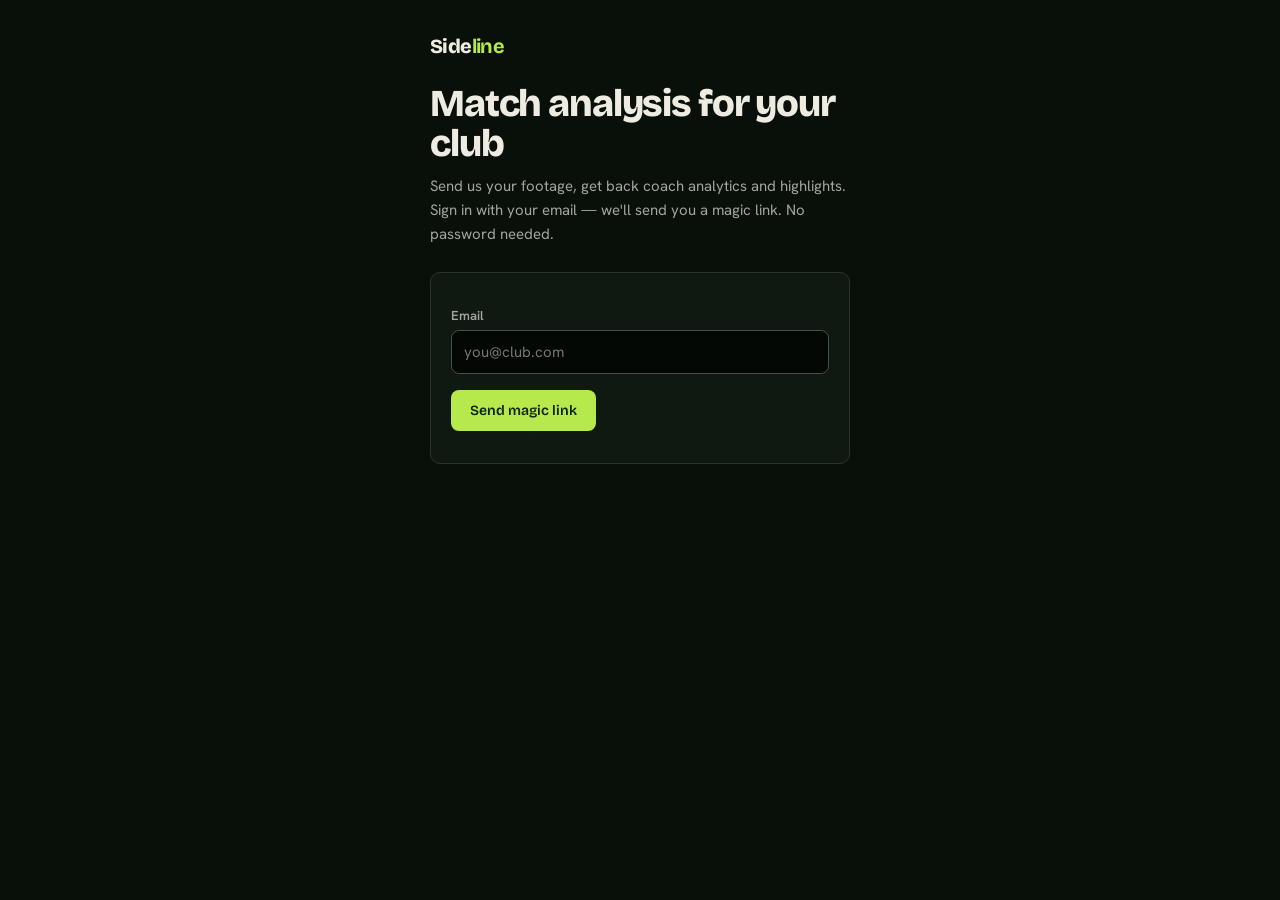
==== site/index.html @ 1d202eab "feat(site): magic-link login page" ====
<!doctype html>
<html lang="en">
<head>
<meta charset="utf-8">
<meta name="viewport" content="width=device-width, initial-scale=1">
<title>Sideline — Sign in</title>
<link rel="preconnect" href="https://fonts.googleapis.com">
<link rel="preconnect" href="https://fonts.gstatic.com" crossorigin>
<link href="https://fonts.googleapis.com/css2?family=Bricolage+Grotesque:opsz,wght@12..96,400..800&family=Hanken+Grotesk:wght@400;500;600;700&family=JetBrains+Mono:wght@400;500;600&display=swap" rel="stylesheet">
<link rel="stylesheet" href="styles.css">
</head>
<body>
<div class="wrap" style="max-width:460px">
  <header class="top"><a class="brand" href="index.html">Side<b>line</b></a></header>
  <h1>Match analysis for your club</h1>
  <p class="sub">Send us your footage, get back coach analytics and highlights.
     Sign in with your email — we'll send you a magic link. No password needed.</p>
  <div class="card">
    <label for="email">Email</label>
    <input id="email" type="email" placeholder="you@club.com" autocomplete="email">
    <div style="margin-top:16px">
      <button id="send" class="btn btn-primary">Send magic link</button>
    </div>
    <p id="msg" class="msg"></p>
  </div>
</div>
<script type="module">
  import { sb, el } from "./js/api.js";

  // already signed in (or just landed back from the magic link) → go to jobs
  sb.auth.onAuthStateChange((_event, session) => {
    if (session) location.replace("jobs.html");
  });
  const { data: { session } } = await sb.auth.getSession();
  if (session) location.replace("jobs.html");

  el("send").onclick = async () => {
    const email = el("email").value.trim();
    if (!email) return;
    el("send").disabled = true;
    const { error } = await sb.auth.signInWithOtp({
      email,
      options: { emailRedirectTo: `${location.origin}/jobs.html` },
    });
    el("msg").textContent = error
      ? "Couldn't send the link — please check the address and try again."
      : "Check your email — your sign-in link is on its way.";
    el("msg").className = error ? "msg err" : "msg";
    el("send").disabled = false;
  };
</script>
</body>
</html>
---- site/styles.css ----
/* ============================================================
   SIDELINE — public site. Same tactics-board language as the
   local operator UI (Website/index.html), reduced to a page kit.
   ============================================================ */
:root{
  --ink:       oklch(16% 0.018 152);
  --ink-deep:  oklch(12.5% 0.016 152);
  --surface:   oklch(20% 0.020 152);
  --surface-2: oklch(24% 0.022 154);
  --surface-3: oklch(29% 0.024 154);
  --fg:        oklch(94% 0.014 95);
  --muted:     oklch(72% 0.018 120);
  --faint:     oklch(55% 0.018 130);
  --line:      oklch(31% 0.018 152);
  --line-2:    oklch(42% 0.022 152);
  --accent:    oklch(87% 0.19 126);
  --accent-2:  oklch(80% 0.17 128);
  --accent-ink:oklch(23% 0.05 140);
  --amber:     oklch(82% 0.14 75);
  --card-red:  oklch(63% 0.20 25);
  --font-display:'Bricolage Grotesque','Hanken Grotesk',system-ui,sans-serif;
  --font:        'Hanken Grotesk',system-ui,sans-serif;
  --mono:        'JetBrains Mono',ui-monospace,monospace;
  --r: 10px;
  --ease: cubic-bezier(.22,1,.36,1);
}
*{box-sizing:border-box;margin:0;padding:0}
body{font-family:var(--font);background:var(--ink);color:var(--fg);min-height:100vh;-webkit-font-smoothing:antialiased}
.wrap{max-width:860px;margin:0 auto;padding:28px 20px 80px}
header.top{display:flex;align-items:center;justify-content:space-between;gap:14px;padding:6px 0 26px;flex-wrap:wrap}
.brand{font-family:var(--font-display);font-weight:800;font-size:20px;letter-spacing:-.03em;text-decoration:none;color:var(--fg)}
.brand b{color:var(--accent)}
nav a{color:var(--muted);text-decoration:none;font-size:14px;margin-left:16px}
nav a:hover{color:var(--fg)}
h1{font-family:var(--font-display);font-weight:800;letter-spacing:-.03em;font-size:clamp(26px,5vw,38px);line-height:1.05;margin-bottom:10px}
h3{font-family:var(--font-display);font-weight:700;letter-spacing:-.02em;font-size:18px;margin-bottom:8px}
.sub{color:var(--muted);font-size:15px;line-height:1.6;max-width:56ch;margin-bottom:26px}
.card{background:var(--surface);border:1px solid var(--line);border-radius:var(--r);padding:20px}
.card+.card{margin-top:14px}
label{display:block;font-size:13px;color:var(--muted);margin:14px 0 6px;font-weight:600}
input,select{width:100%;padding:11px 12px;border-radius:8px;border:1px solid var(--line-2);background:var(--ink-deep);color:var(--fg);font-size:15px;font-family:inherit}
input:focus,select:focus{outline:2px solid var(--accent);outline-offset:-1px;border-color:transparent}
.checks{display:flex;flex-wrap:wrap;gap:10px;margin-top:8px}
.checks label{display:flex;align-items:center;gap:8px;margin:0;padding:10px 12px;border:1px solid var(--line-2);border-radius:8px;cursor:pointer;font-weight:500;color:var(--fg)}
.checks input{width:auto}
.checks label.off{opacity:.4;pointer-events:none}
.btn{display:inline-flex;align-items:center;gap:8px;padding:11px 18px;border-radius:8px;font-family:var(--font-display);font-weight:600;font-size:14px;border:1px solid transparent;cursor:pointer;transition:.2s var(--ease);text-decoration:none}
.btn-primary{background:var(--accent);color:var(--accent-ink)}
.btn-primary:hover{background:var(--accent-2);transform:translateY(-1px)}
.btn-ghost{background:transparent;color:var(--fg);border-color:var(--line-2)}
.btn-ghost:hover{background:var(--surface-2)}
.btn-danger{background:transparent;color:var(--card-red);border-color:var(--card-red)}
.btn[disabled]{opacity:.4;pointer-events:none}
.badge{display:inline-block;font-family:var(--mono);font-size:11px;letter-spacing:.08em;text-transform:uppercase;padding:4px 9px;border-radius:99px;border:1px solid var(--line-2);color:var(--muted)}
.badge.ok{color:var(--accent);border-color:var(--accent)}
.badge.warn{color:var(--amber);border-color:var(--amber)}
.badge.bad{color:var(--card-red);border-color:var(--card-red)}
.progress{height:10px;border-radius:99px;background:var(--ink-deep);border:1px solid var(--line);overflow:hidden;margin:12px 0 6px}
.progress>div{height:100%;background:var(--accent);width:0%;transition:width .3s var(--ease)}
.mono{font-family:var(--mono);font-size:12.5px;color:var(--faint)}
.msg{margin-top:12px;font-size:14px;color:var(--muted);line-height:1.5}
.msg.err{color:var(--card-red)}
.msg a{color:var(--accent)}
table{width:100%;border-collapse:collapse;font-size:14px}
th,td{text-align:left;padding:10px 8px;border-bottom:1px solid var(--line)}
th{font-family:var(--mono);font-size:11px;letter-spacing:.12em;text-transform:uppercase;color:var(--faint);font-weight:500}
.joblist a.card{display:block;text-decoration:none;color:inherit;transition:.2s var(--ease)}
.joblist a.card:hover{border-color:var(--line-2)}
.row{display:flex;justify-content:space-between;align-items:center;gap:12px;flex-wrap:wrap}
.hidden{display:none}
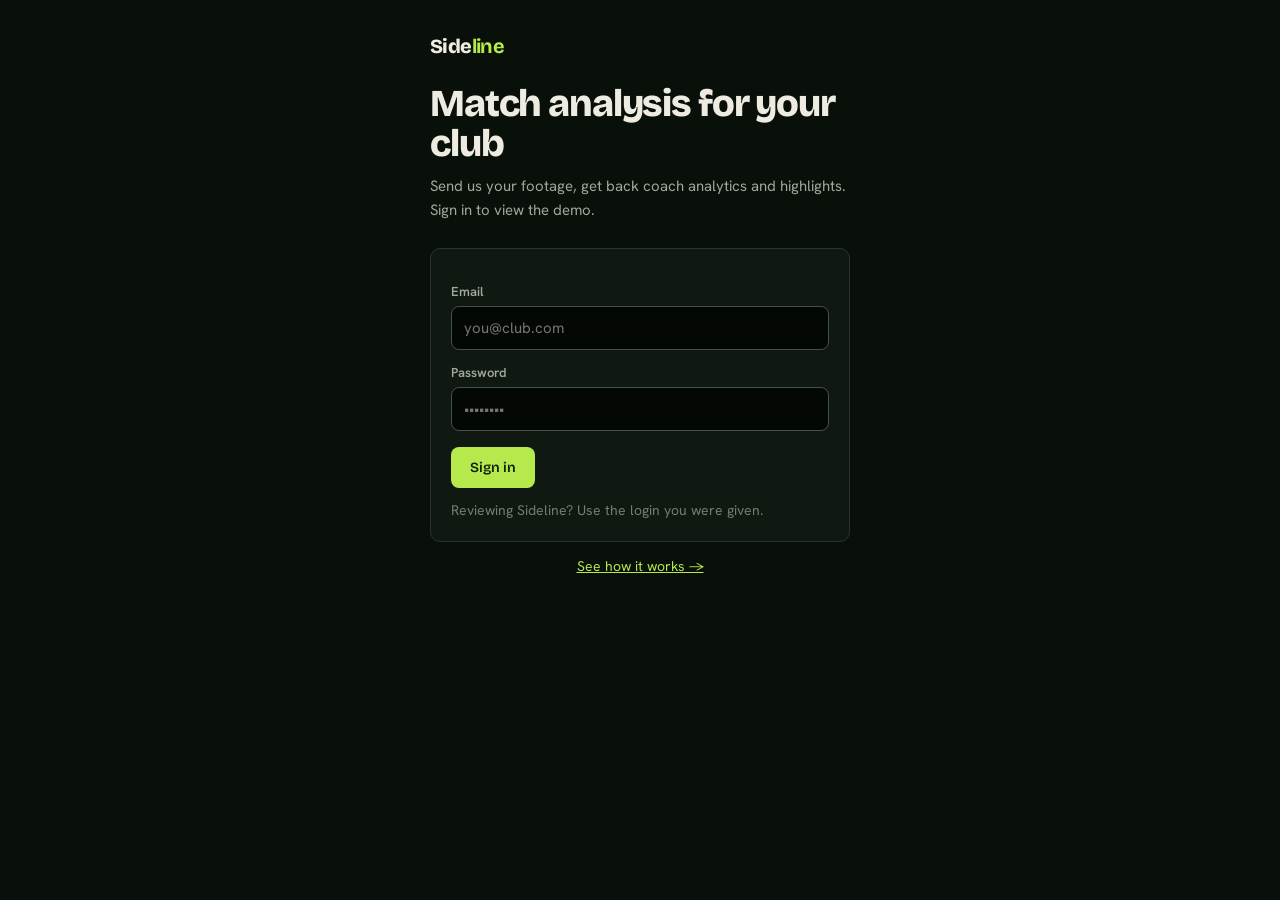
==== commit afea7616: "feat(site): password sign-in + reviewer demo tooling + walkthrough - email+password sign-in (signInW" ====
--- a/site/index.html
+++ b/site/index.html
@@ -14,40 +14,54 @@
   <header class="top"><a class="brand" href="index.html">Side<b>line</b></a></header>
   <h1>Match analysis for your club</h1>
   <p class="sub">Send us your footage, get back coach analytics and highlights.
-     Sign in with your email — we'll send you a magic link. No password needed.</p>
+     Sign in to view the demo.</p>
   <div class="card">
     <label for="email">Email</label>
     <input id="email" type="email" placeholder="you@club.com" autocomplete="email">
+
+    <label for="password" style="margin-top:14px">Password</label>
+    <input id="password" type="password" autocomplete="current-password" placeholder="••••••••">
+
     <div style="margin-top:16px">
-      <button id="send" class="btn btn-primary">Send magic link</button>
+      <button id="verify" class="btn btn-primary">Sign in</button>
     </div>
     <p id="msg" class="msg"></p>
+    <p class="msg" style="opacity:.7">Reviewing Sideline? Use the login you were given.</p>
   </div>
+  <p class="msg" style="margin-top:14px;text-align:center"><a href="demo.html">See how it works →</a></p>
 </div>
 <script type="module">
   import { sb, el } from "./js/api.js";
+  import { signIn } from "./js/auth.js";
 
-  // already signed in (or just landed back from the magic link) → go to jobs
+  // already signed in (or just verified a code) → go to jobs
   sb.auth.onAuthStateChange((_event, session) => {
     if (session) location.replace("jobs.html");
   });
   const { data: { session } } = await sb.auth.getSession();
   if (session) location.replace("jobs.html");
 
-  el("send").onclick = async () => {
+  const msg = el("msg");
+  function show(text, isErr = false) {
+    msg.textContent = text;
+    msg.className = isErr ? "msg err" : "msg";
+  }
+
+  // Email + password sign-in. On success signInWithPassword stores the session;
+  // redirect explicitly rather than depending on onAuthStateChange timing.
+  async function doVerify() {
     const email = el("email").value.trim();
-    if (!email) return;
-    el("send").disabled = true;
-    const { error } = await sb.auth.signInWithOtp({
-      email,
-      options: { emailRedirectTo: `${location.origin}/jobs.html` },
-    });
-    el("msg").textContent = error
-      ? "Couldn't send the link — please check the address and try again."
-      : "Check your email — your sign-in link is on its way.";
-    el("msg").className = error ? "msg err" : "msg";
-    el("send").disabled = false;
-  };
+    if (!email) return show("Enter your email.", true);
+    el("verify").disabled = true;
+    show("Signing you in…");
+    const r = await signIn(sb, email, el("password").value);
+    el("verify").disabled = false;
+    if (!r.ok) return show(r.message, true);
+    show("Signed in — taking you to your matches…");
+    location.replace("jobs.html");
+  }
+  el("verify").onclick = doVerify;
+  el("password").onkeydown = (e) => { if (e.key === "Enter") doVerify(); };
 </script>
 </body>
 </html>
